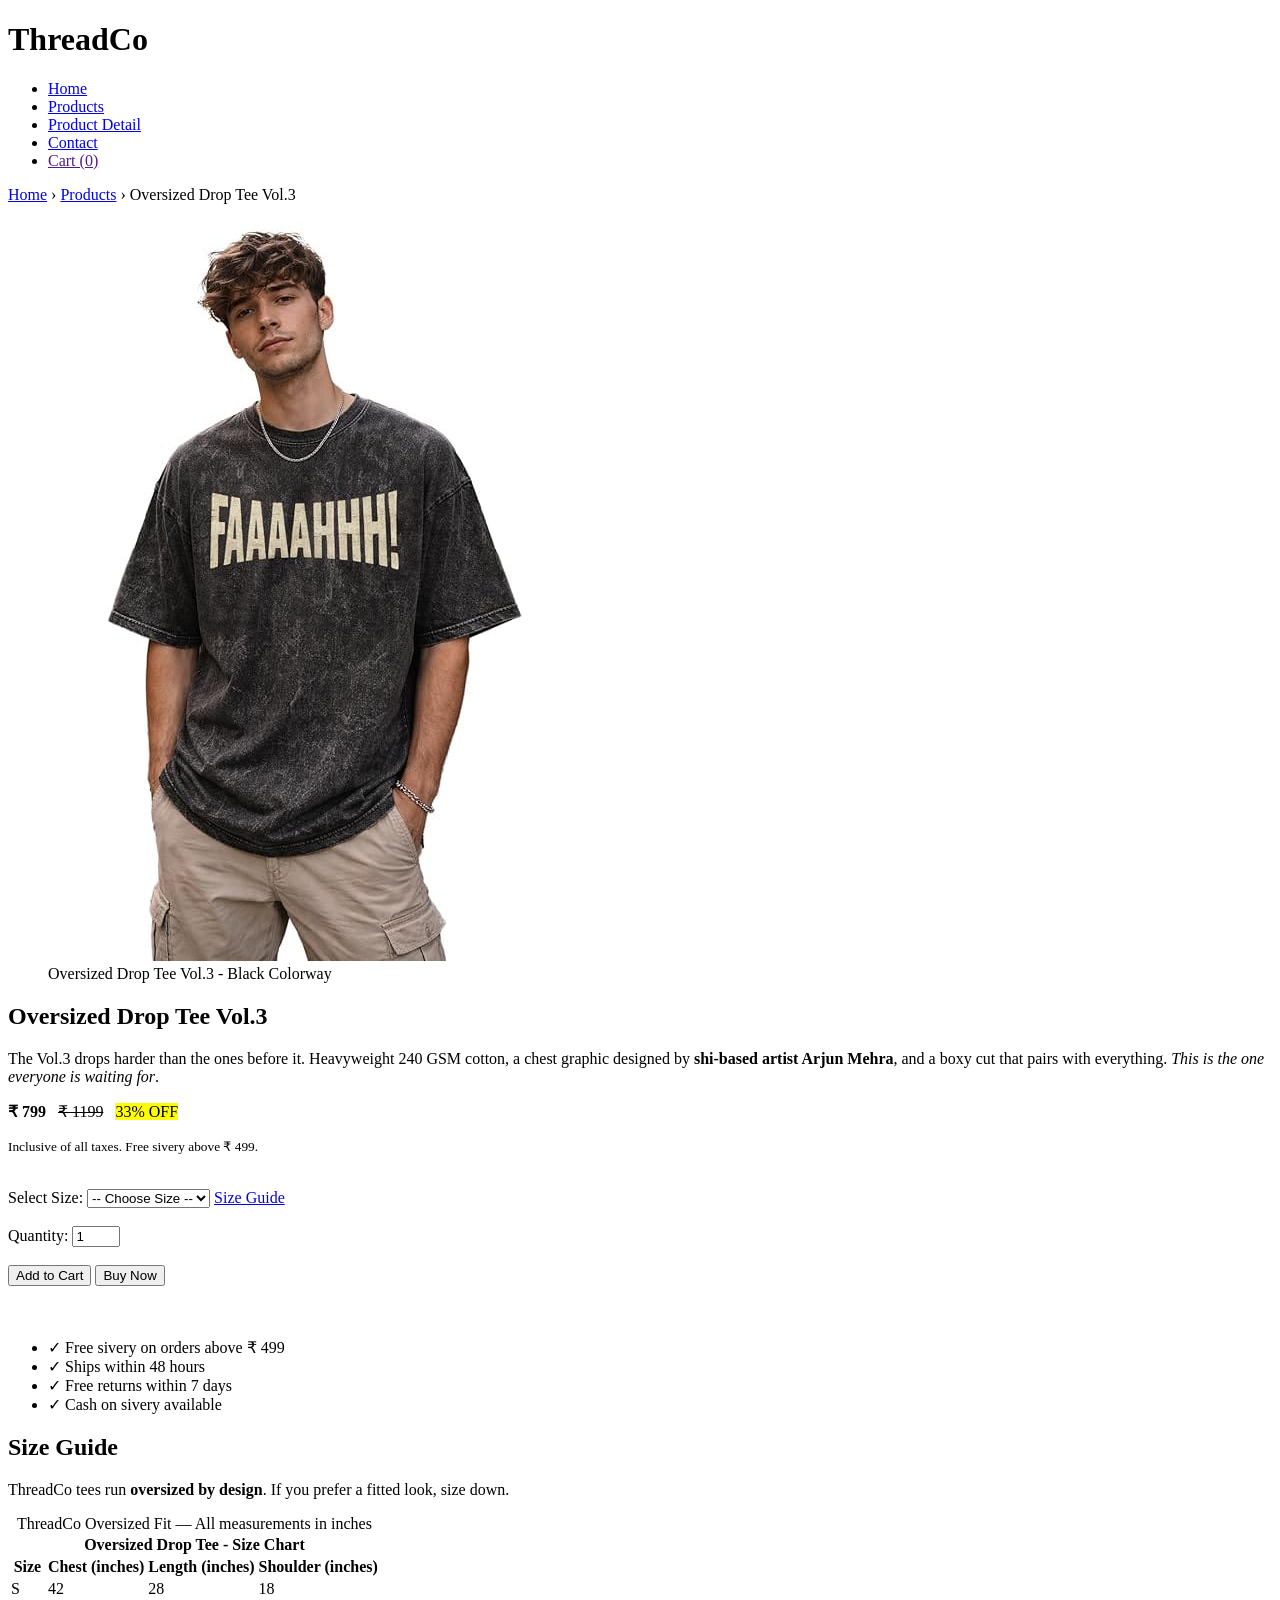
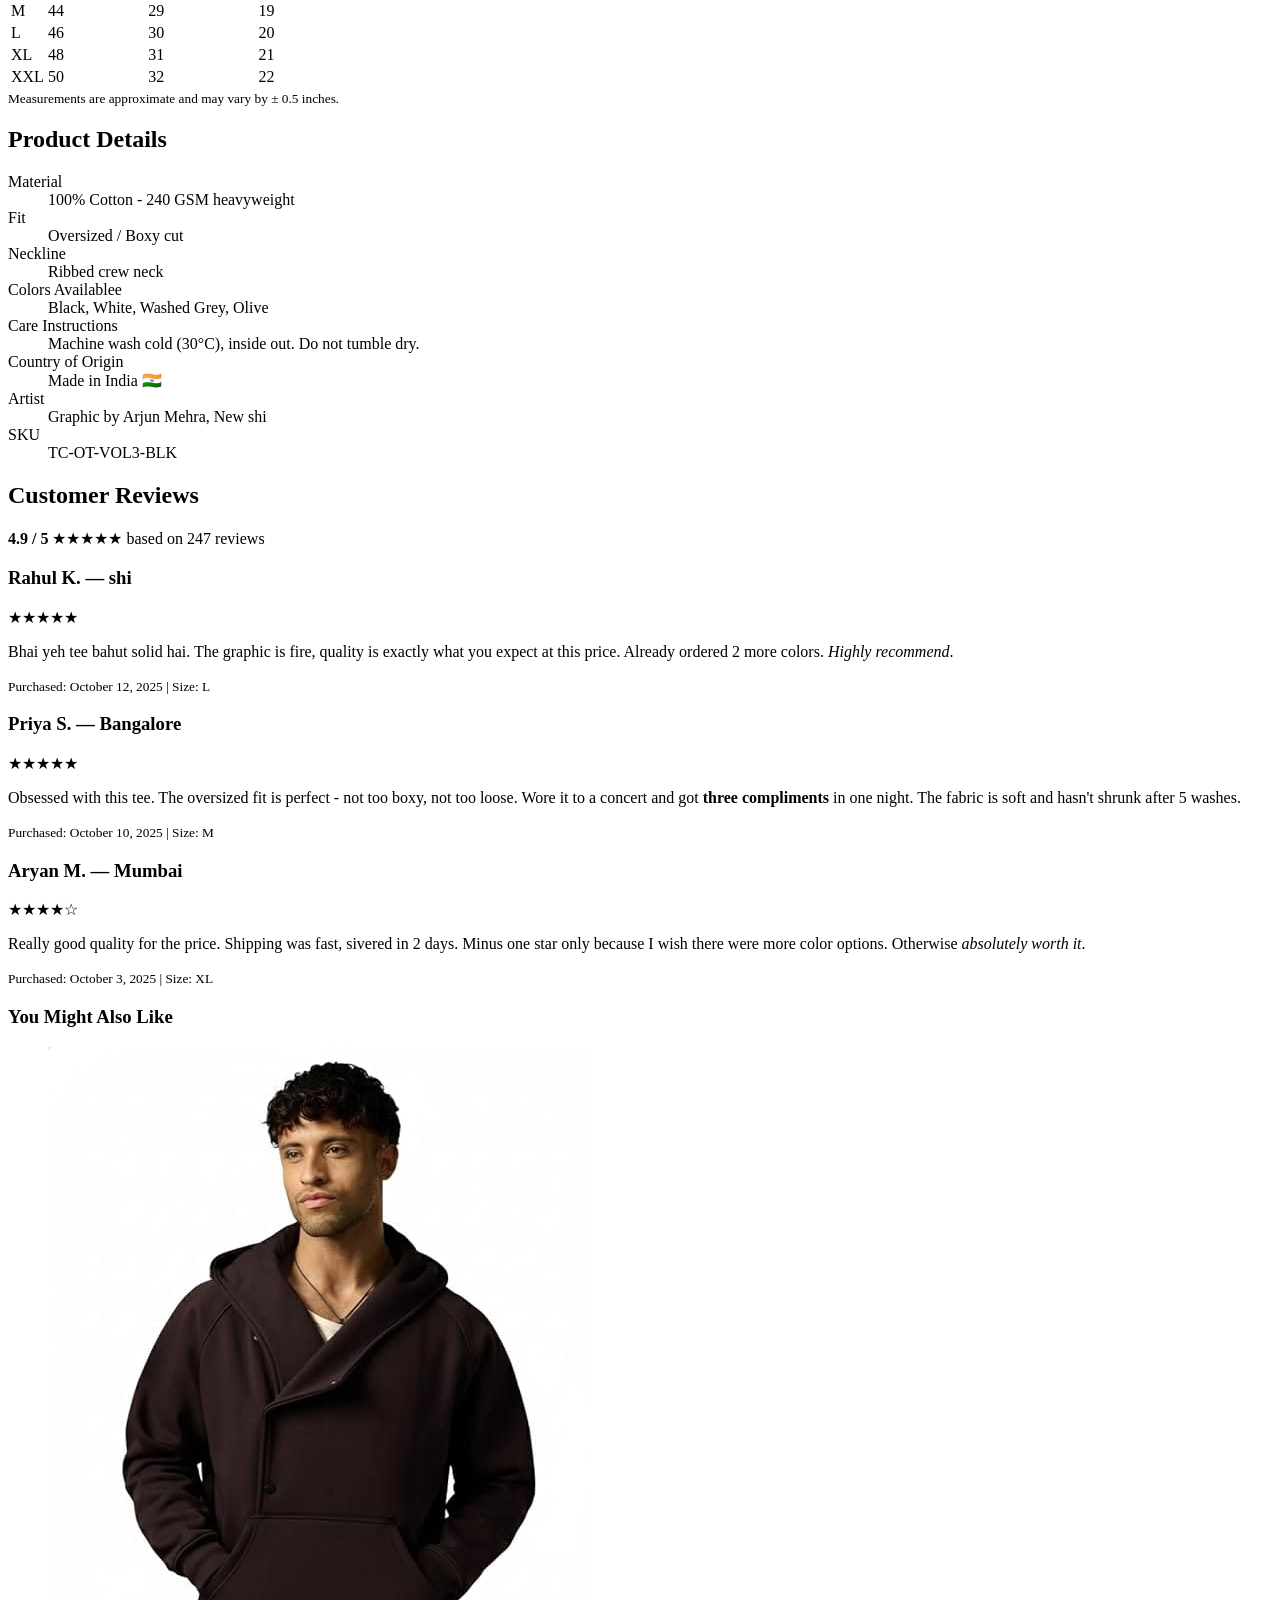
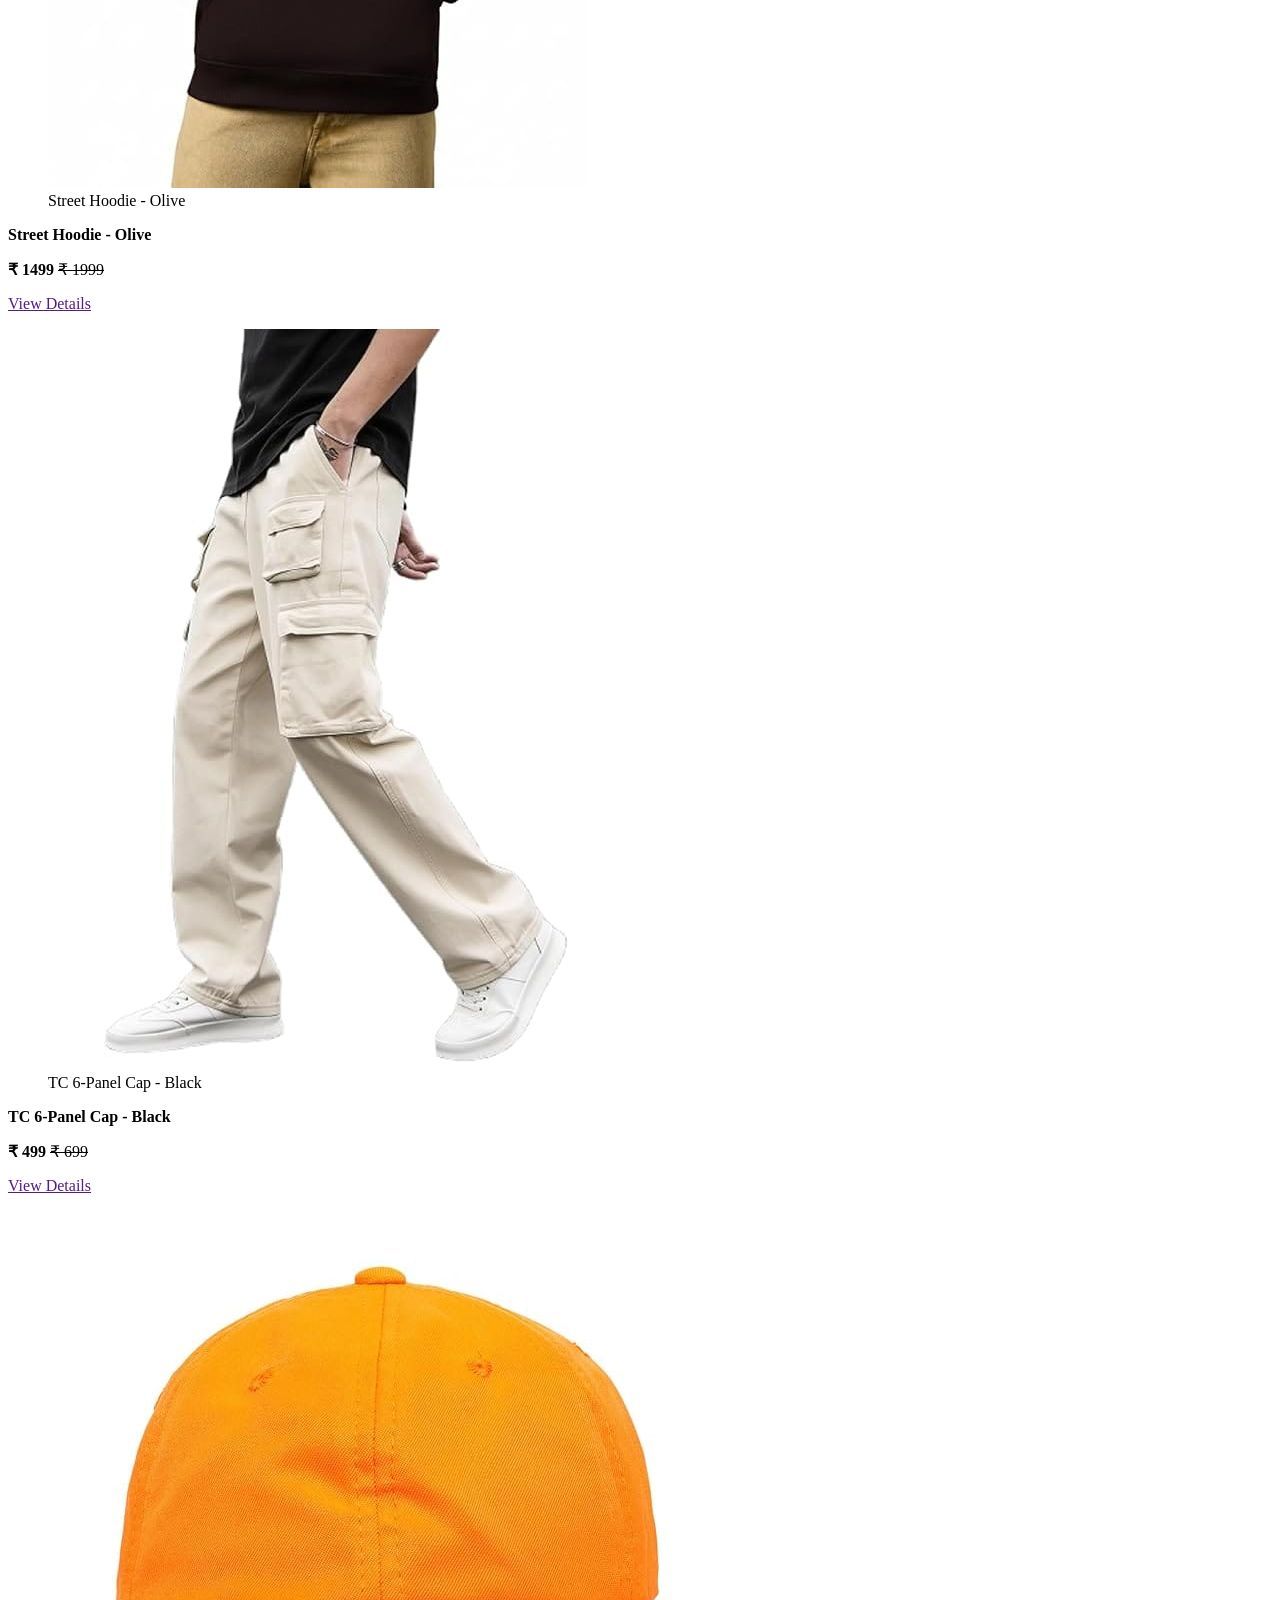
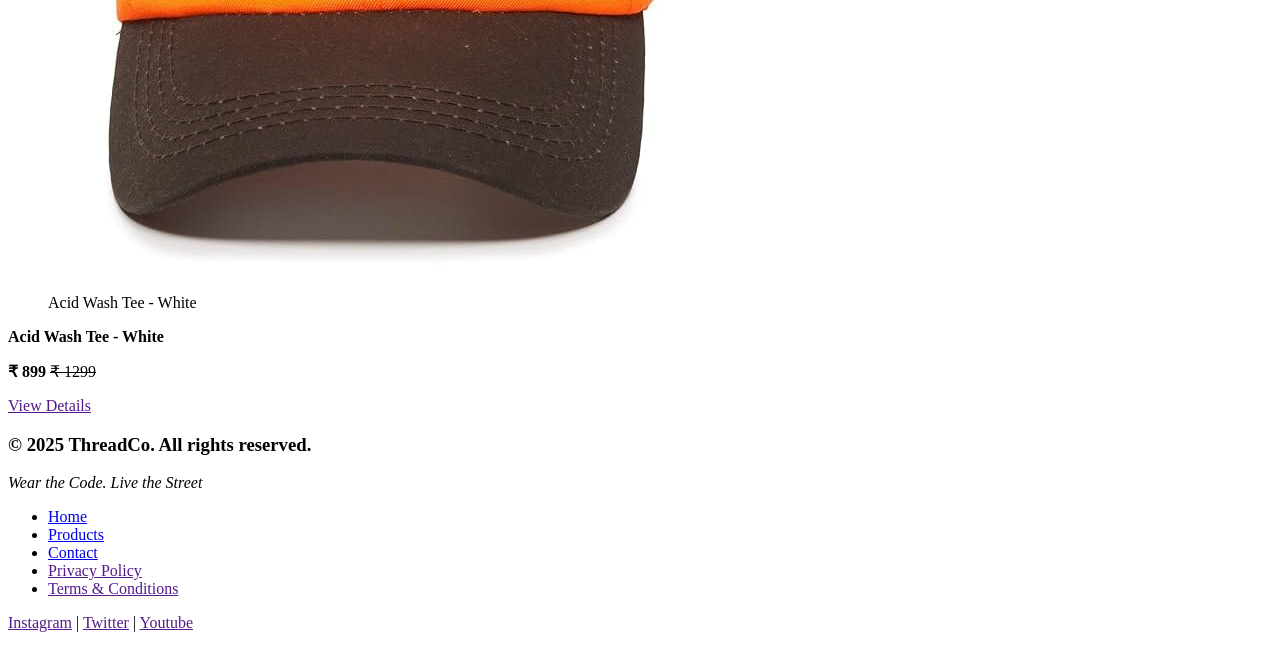
==== productDetails.html @ f721b30a "Launch ThreadCo streetwear website" ====
<!DOCTYPE html>
<html lang="en">

<head>
    <meta charset="UTF-8">
    <meta name="viewport" content="width=device-width, initial-scale=1.0">
    <title>Oversized Drop Tee Vol.3 - ThreadCo</title>
    <link rel="stylesheet" href="style2.css">
</head>

<body>
    <header>
        <h1>ThreadCo</h1>
        <!-- <p><em>Wear the Code. Live the Street</em></p> -->
        <nav>
            <ul>
                <li><a href="index.html">Home</a></li>
                <li><a href="products.html">Products</a></li>
                <li><a href="productDetails.html">Product Detail</a></li>
                <li><a href="contact.html">Contact</a></li>
                <li><a href="">Cart (0)</a></li>
            </ul>
        </nav>
    </header>

    <main>
        <nav aria-label="breadcrumb">
            <a href="index.html">Home</a>
            ›
            <a href="products.html">Products</a>
            › Oversized Drop Tee Vol.3
        </nav>

        <section id="Oversized">
            <figure>
                <img src="images/4.jpeg" alt="">
                <figcaption>Oversized Drop Tee Vol.3 - Black Colorway</figcaption>
            </figure>

            <div class="Oversized-left">
                <h2>Oversized Drop Tee Vol.3</h2>
                <p>
                    The Vol.3 drops harder than the ones before it. Heavyweight 240 GSM cotton, a chest graphic designed
                    by
                    <strong>shi-based artist Arjun Mehra</strong>, and a boxy cut that pairs with everything.
                    <em>This is the one everyone is waiting for</em>.
                </p>
                <p>
                    <strong>&#8377 799 </strong>
                    &nbsp;
                    <s>&#8377 1199</s>
                    &nbsp;
                    <mark>33% OFF</mark>
                </p>

                <p>
                    <small>Inclusive of all taxes. Free sivery above &#8377 499.</small>
                </p>

                <br>

                <label for="size">Select Size: </label>
                <select id="size">
                    <option selected value="-- Choose Size --">-- Choose Size --</option>
                    <option value="S">S</option>
                    <option value="M">M</option>
                    <option value="L">L</option>
                    <option value="XL">XL</option>
                    <option value="XXL">XXL</option>
                </select>
                <a href="#size-chart">Size Guide</a>

                <br><br>
                <label for="quantity">Quantity: </label>
                <input type="number" id="quantity" value="1" min="1" max="10">
                <br><br>

                <div class="product-details-btns">
                    <button>Add to Cart</button>
                    <button>Buy Now</button>
                </div>
                <br><br>

                <ul>
                    <li>&#10003 Free sivery on orders above &#8377 499</li>
                    <li>&#10003 Ships within 48 hours</li>
                    <li>&#10003 Free returns within 7 days</li>
                    <li>&#10003 Cash on sivery available</li>
                </ul>
            </div>
        </section>

        <section id="size-chart" class="bestsellers">
            <h2>Size Guide</h2>
            <p>ThreadCo tees run <strong>oversized by design</strong>. If you prefer a fitted look, size down.</p>
            <table>
                <caption>ThreadCo Oversized Fit — All measurements in inches</caption>
                <tr>
                    <th colspan="4">Oversized Drop Tee - Size Chart</th>
                </tr>
                <tr>
                    <th>Size</th>
                    <th>Chest (inches)</th>
                    <th>Length (inches)</th>
                    <th>Shoulder (inches)</th>
                </tr>
                <tr>
                    <td>S</td>
                    <td>42</td>
                    <td>28</td>
                    <td>18</td>
                </tr>
                <tr>
                    <td>M</td>
                    <td>44</td>
                    <td>29</td>
                    <td>19</td>
                </tr>
                <tr>
                    <td>L</td>
                    <td>46</td>
                    <td>30</td>
                    <td>20</td>
                </tr>
                <tr>
                    <td>XL</td>
                    <td>48</td>
                    <td>31</td>
                    <td>21</td>
                </tr>
                <tr>
                    <td>XXL</td>
                    <td>50</td>
                    <td>32</td>
                    <td>22</td>
                </tr>
            </table>
            <small>Measurements are approximate and may vary by ± 0.5 inches.</small>
        </section>
        <section id="product-details">
            <h2>Product Details</h2>
            <dl>
                <div>
                    <dt>Material</dt>
                    <dd>100% Cotton - 240 GSM heavyweight</dd>
                </div>
                <div>
                    <dt>Fit</dt>
                    <dd>Oversized / Boxy cut</dd>
                </div>
                <div>
                    <dt>Neckline</dt>
                    <dd>Ribbed crew neck</dd>
                </div>
                <div>
                    <dt>Colors Availablee</dt>
                    <dd>Black, White, Washed Grey, Olive</dd>
                </div>
                <div>
                    <dt>Care Instructions</dt>
                    <dd>Machine wash cold (30°C), inside out. Do not tumble dry.</dd>
                </div>
                <div>
                    <dt>Country of Origin</dt>
                    <dd>Made in India 🇮🇳</dd>
                </div>
                <div>
                    <dt>Artist</dt>
                    <dd>Graphic by Arjun Mehra, New shi</dd>
                </div>
                <div>
                    <dt>SKU</dt>
                    <dd>TC-OT-VOL3-BLK</dd>
                </div>
            </dl>
        </section>
        <section class="customer-reviews">
            <h2>Customer Reviews</h2>
            <p>
                <strong>4.9 / 5</strong>
                &#9733&#9733&#9733&#9733&#9733
                based on 247 reviews
            </p>

            <div class="customer-reviews-details">
                <article>
                    <h3>Rahul K. — shi</h3>
                    <p>&#9733&#9733&#9733&#9733&#9733</p>
                    <p>Bhai yeh tee bahut solid hai. The graphic is fire, quality is exactly what you expect at this
                        price.
                        Already ordered 2 more colors. <em>Highly recommend</em>.</p>
                    <small>Purchased: October 12, 2025 | Size: L</small>
                </article>

                <article>
                    <h3>Priya S. — Bangalore</h3>
                    <p>&#9733&#9733&#9733&#9733&#9733</p>
                    <p>Obsessed with this tee. The oversized fit is perfect - not too boxy, not too loose. Wore it to a
                        concert
                        and got <strong>three compliments</strong> in one night. The fabric is soft and hasn't shrunk
                        after
                        5
                        washes.</p>
                    <small>Purchased: October 10, 2025 | Size: M</small>
                </article>

                <article>
                    <h3>Aryan M. — Mumbai</h3>
                    <p>&#9733&#9733&#9733&#9733&#9734</p>
                    <p>Really good quality for the price. Shipping was fast, sivered in 2 days. Minus one star only
                        because
                        I
                        wish there were more color options. Otherwise <em>absolutely worth it</em>.</p>
                    <small>Purchased: October 3, 2025 | Size: XL</small>
                </article>
            </div>

            <section class="also-know">
                <h3>You Might Also Like</h3>
                <div class="also-know-items">
                    <article>
                    <figure>
                        <img src="images/3.jpeg" alt="">
                        <figcaption>Street Hoodie - Olive</figcaption>
                    </figure>
                    <p><strong>Street Hoodie - Olive</strong></p>
                    <p><strong>&#8377 1499</strong>&nbsp;<s>&#8377 1999</s></p>
                    <a href="">View Details</a>
                </article>

                <article>
                        <figure>
                            <img src="images/2.jpeg" alt="">
                            <figcaption>TC 6-Panel Cap - Black</figcaption>
                        </figure>
                        <p><strong>TC 6-Panel Cap - Black</strong></p>
                        <p><strong>&#8377 499</strong>&nbsp;<s>&#8377 699</s></p>
                        <a href="">View Details</a>
                </article>

                <article>
                            <figure>
                                <img src="images/1.jpeg" alt="">
                                <figcaption>Acid Wash Tee - White</figcaption>
                            </figure>
                            <p><strong>Acid Wash Tee - White</strong></p>
                            <p><strong>&#8377 899</strong>&nbsp;<s>&#8377 1299</s></p>
                            <a href="">View Details</a>
                </article>
                </div>
            </section>

        </section>
    </main>

    <footer id="footer">
        <h3>&copy 2025 ThreadCo. All rights reserved.</h3>
        <p><em>Wear the Code. Live the Street</em></p>
        <nav>
            <ul>
                <li><a href="index.html">Home</a></li>
                <li><a href="products.html">Products</a></li>
                <li><a href="contact.html">Contact</a></li>
                <li><a href="">Privacy Policy</a></li>
                <li><a href="">Terms & Conditions</a></li>
            </ul>
        </nav>
        <p><a href="">Instagram</a> | <a href="">Twitter</a> | <a href="">Youtube</a></p>
    </footer>
</body>

</html>
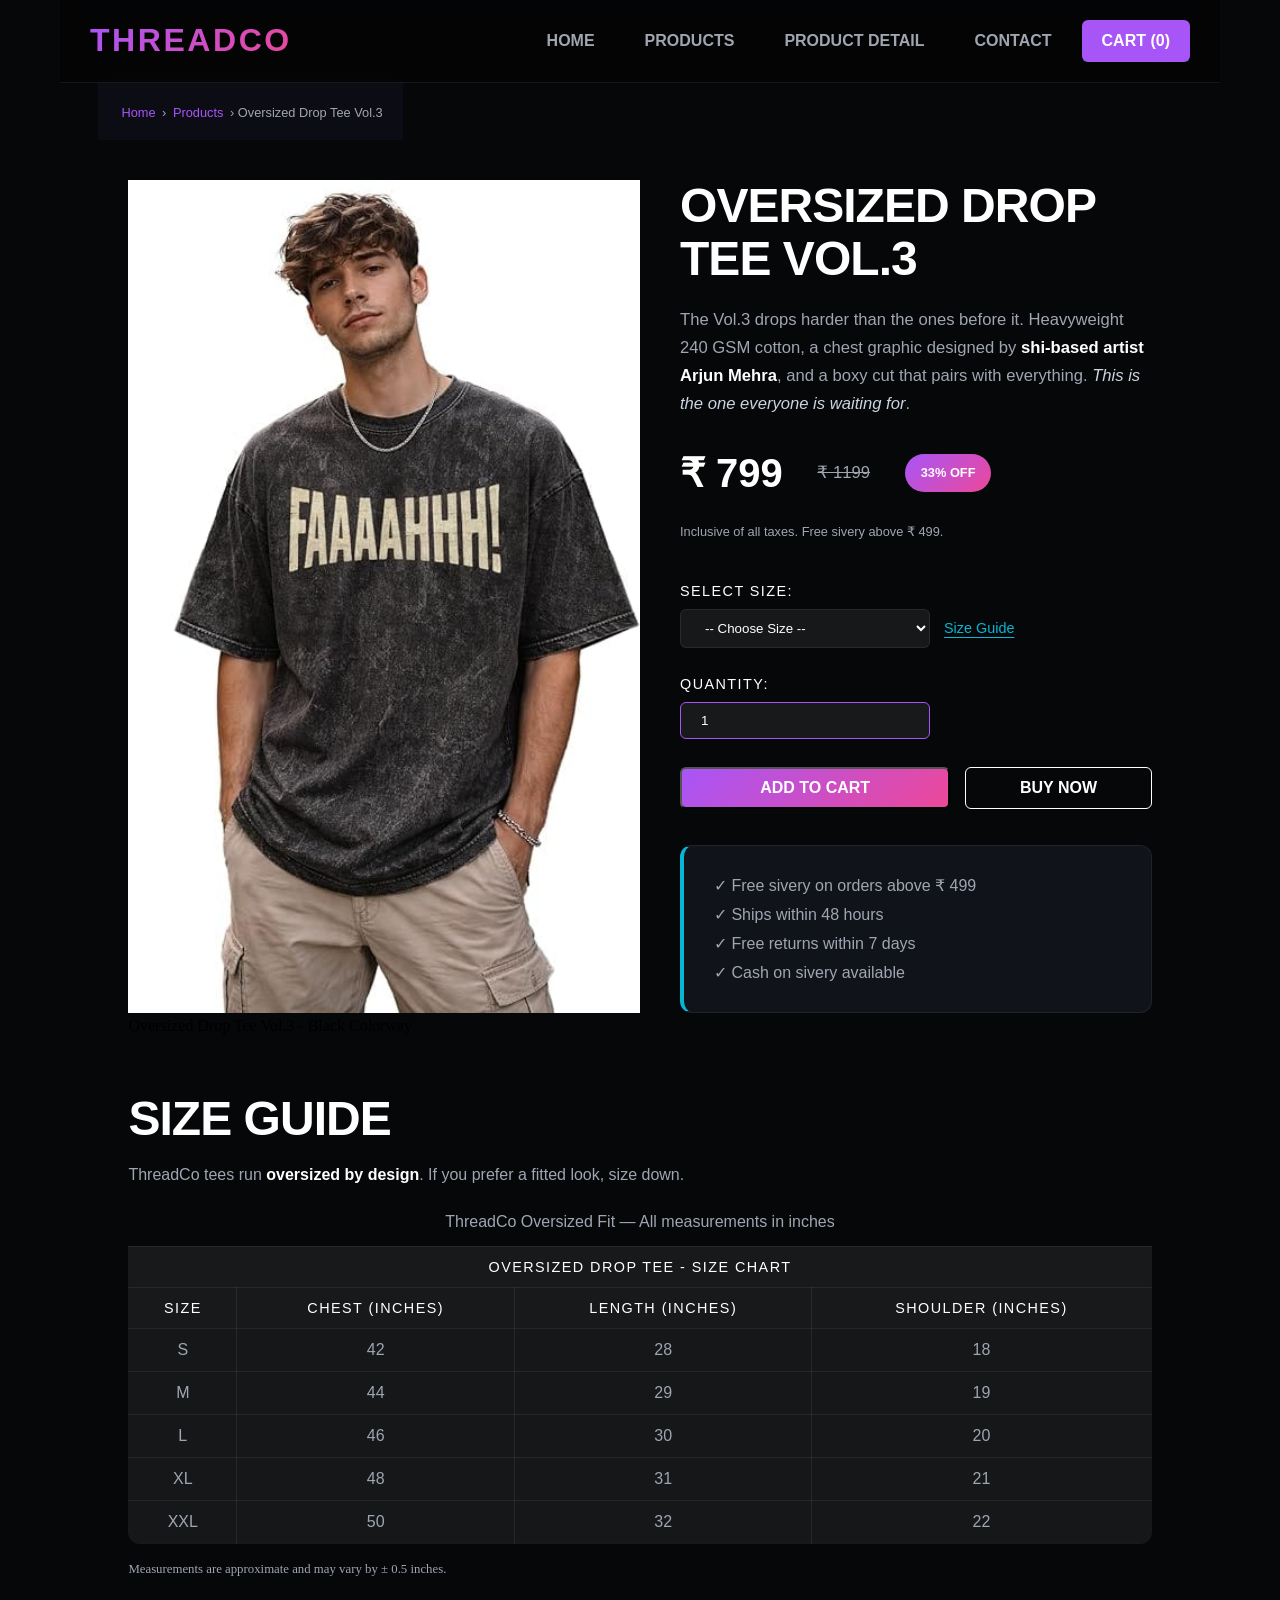
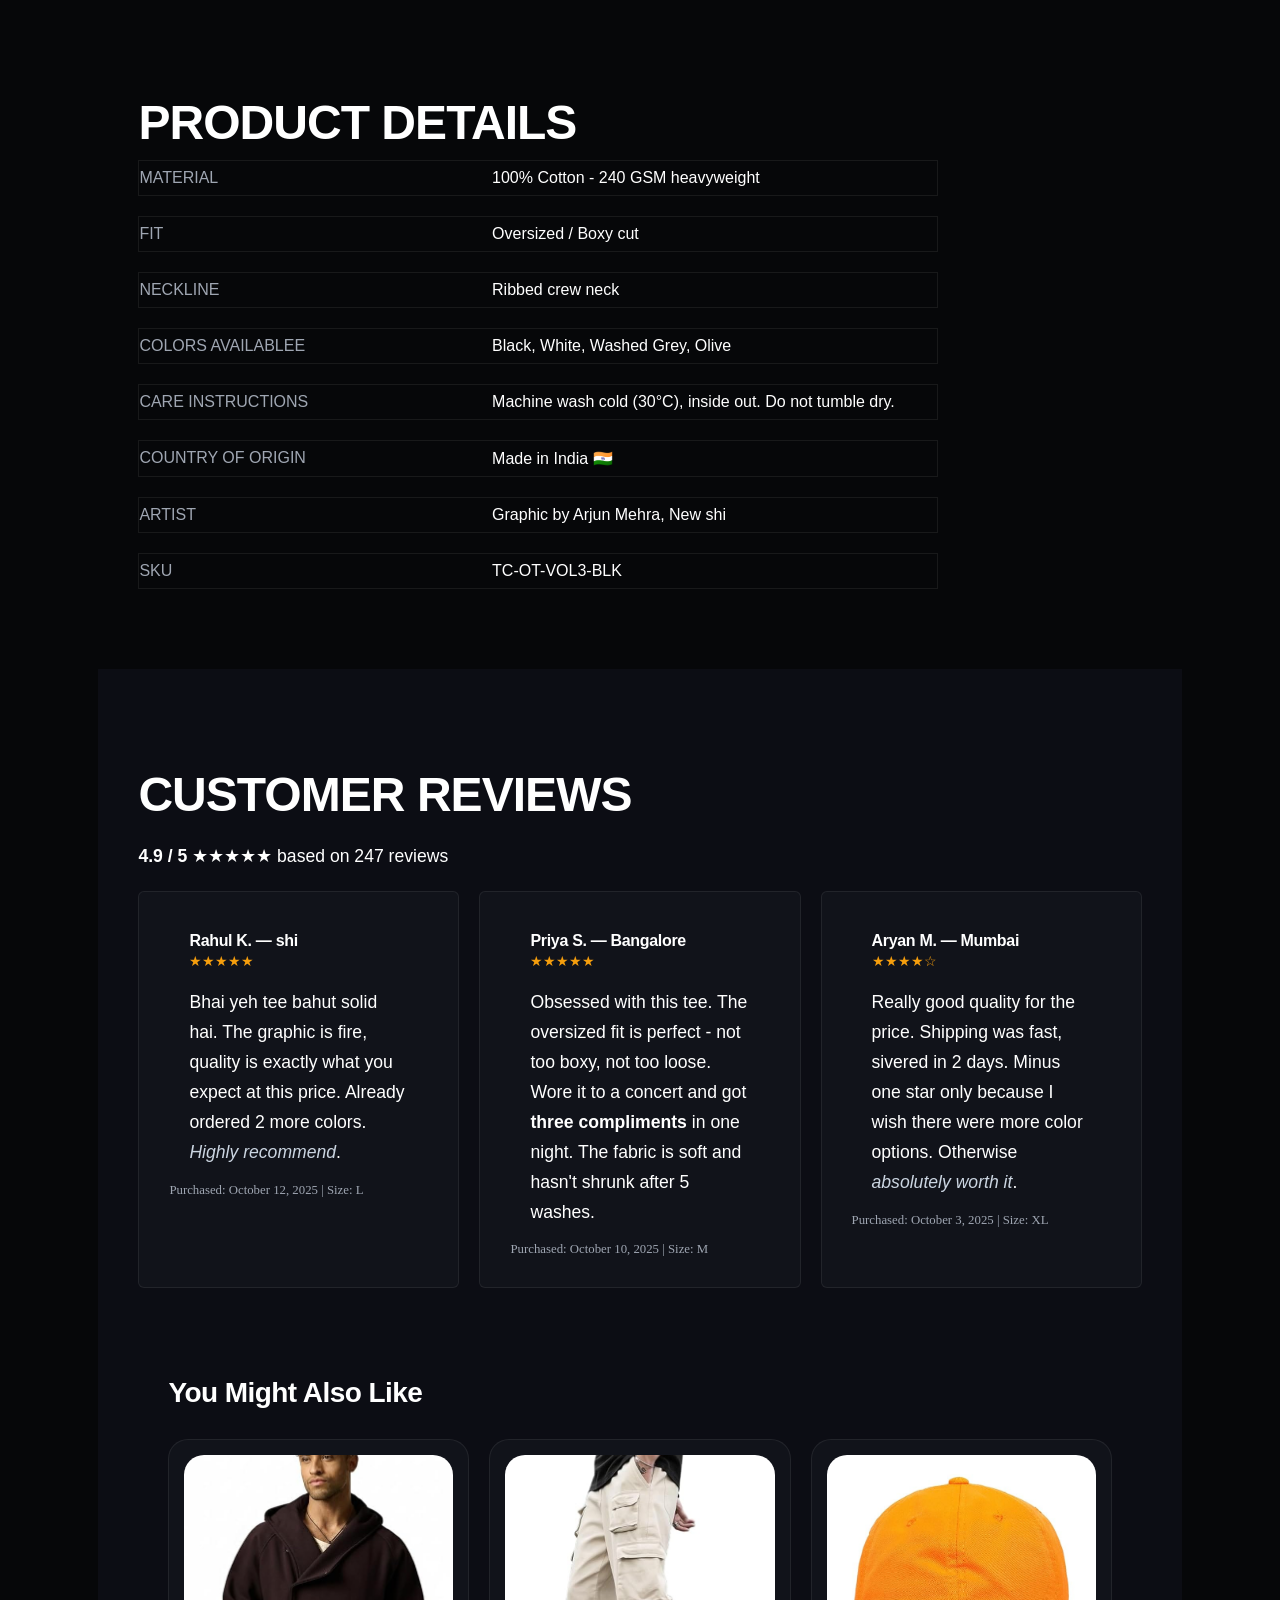
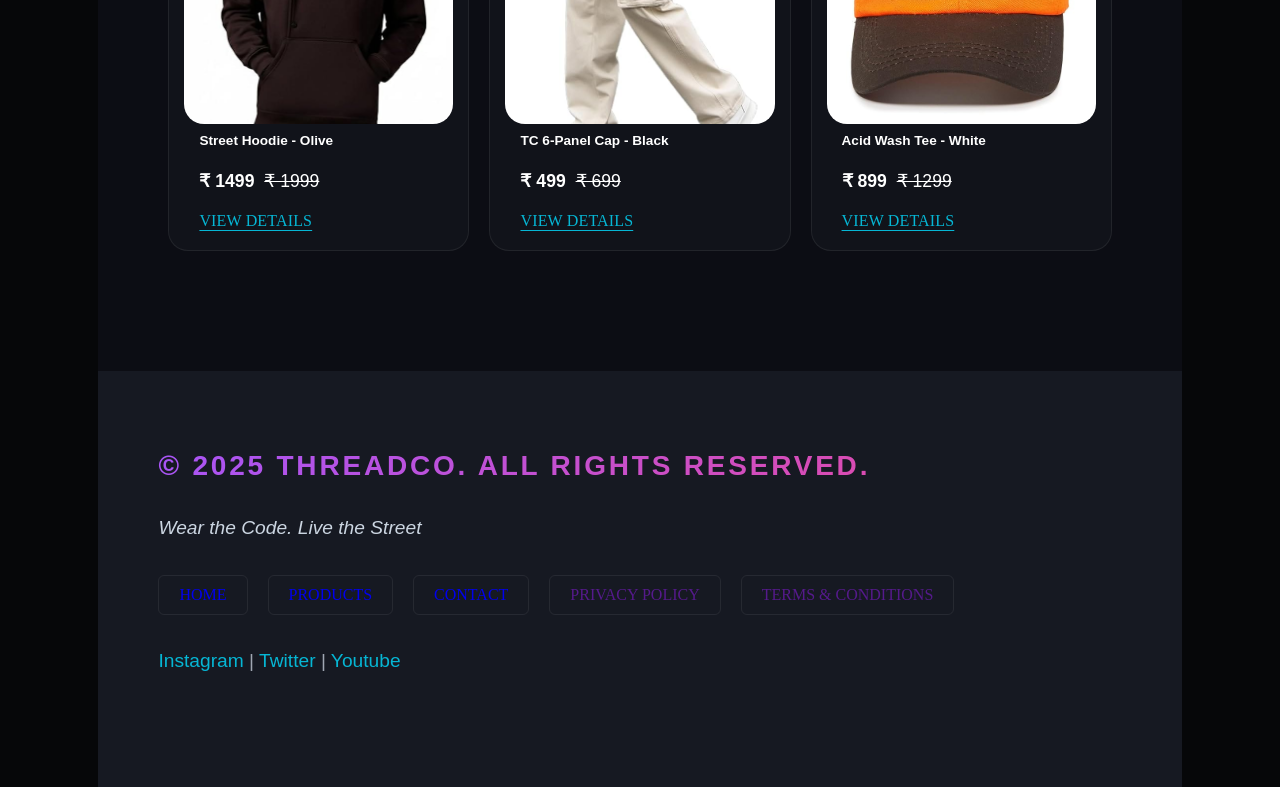
==== commit 3dd38783: "Fix CSS linking and update website" ====
--- a/productDetails.html
+++ b/productDetails.html
@@ -5,7 +5,7 @@
     <meta charset="UTF-8">
     <meta name="viewport" content="width=device-width, initial-scale=1.0">
     <title>Oversized Drop Tee Vol.3 - ThreadCo</title>
-    <link rel="stylesheet" href="style2.css">
+    <link rel="stylesheet" href="style.css">
 </head>
 
 <body>
--- a/style.css
+++ b/style.css
@@ -0,0 +1,1648 @@
+@import url('https://fonts.googleapis.com/css2?family=Plus+Jakarta+Sans:wght@300;400;500;600;700;800&family=Space+Grotesk:wght@400;500;600;700;800&display=swap');
+
+:root {
+
+    /* Brand Theme Colors */
+
+    --color-primary: #a855f7;
+
+    --color-primary-glow: rgba(168, 85, 247, 0.25);
+
+    --color-secondary: #ec4899;
+
+    --color-secondary-glow: rgba(236, 72, 153, 0.25);
+
+    --color-accent: #06b6d4;
+
+
+    /* Base & Layout Backgrounds */
+
+    --color-bg-base: #060709;
+
+    --color-bg-section: #0c0d14;
+
+    --color-bg-footer: #161922;
+
+    --color-surface: #11131a;
+
+    --color-surface-muted: #1e212f;
+
+
+    /* Borders */
+
+    --color-border: rgba(255, 255, 255, 0.07);
+
+
+    /* Typography Text Colors */
+
+    --white: #ffffff;
+
+    --color-text-body: #cbd5e1;
+
+    --color-text-muted: #9fa6b2;
+
+    --font-display: 'Space Grotesk', sans-serif;
+
+    --font-body: 'Plus Jakarta Sans', sans-serif;
+
+    --radius-sm: 6px;
+
+    --radius-md: 12px;
+
+    --radius-lg: 20px;
+
+    --shadow-sm: 0 4px 12px rgba(0, 0, 0, 0.5);
+
+    --shadow-md: 0 12px 36px rgba(0, 0, 0, 0.7);
+
+    --shadow-lg: 0 24px 64px rgba(0, 0, 0, 0.9);
+
+    --gradient-accent: linear-gradient(135deg, var(--color-primary) 0%, var(--color-secondary) 100%);
+
+    --gradient-secondary: linear-gradient(135deg, var(--color-accent) 0%, #3b82f6 100%);
+
+}
+
+
+h1,
+h2,
+h3,
+h4,
+h5,
+h6 {
+    font-family: var(--font-display);
+    font-weight: 700;
+    line-height: 1.1;
+    letter-spacing: -0.02em;
+    color: var(--white);
+}
+
+
+h1 {
+    font-size: clamp(2.4rem, 6vw, 5rem);
+}
+
+h2 {
+    font-size: clamp(1.8rem, 4vw, 3rem);
+}
+
+h3 {
+    font-size: clamp(1.2rem, 2.5vw, 1.75rem);
+}
+
+h4 {
+    font-size: 1.125rem;
+    font-weight: 600;
+}
+
+p {
+    font-size: 1rem;
+    line-height: 1.7;
+    color: var(--color-text-muted);
+}
+
+
+small {
+    font-size: 0.8rem;
+    color: var(--color-text-muted);
+}
+
+strong {
+    color: var(--white);
+    font-weight: 600;
+}
+
+em {
+    color: var(--color-text-body);
+}
+
+
+ul {
+    list-style: none;
+}
+
+a {
+    text-decoration: none;
+}
+
+* {
+    margin: 0;
+    padding: 0;
+    box-sizing: border-box;
+}
+
+html {
+    font-size: 16px;
+}
+
+body {
+    background-color: var(--color-bg-base);
+    /* padding: 0 40px; */
+    padding-left: clamp(20px, 3vw, 40px);
+    padding-right: clamp(20px, 3vw, 40px);
+    opacity: 1;
+}
+
+header {
+    position: fixed;
+    background-color: rgba(4, 4, 4, 0.604);
+    backdrop-filter: blur(10px);
+    border-bottom: 1px solid var(--color-border);
+    display: flex;
+    left: 60px;
+    right: 60px;
+    justify-content: space-between;
+    align-items: center;
+    text-transform: uppercase;
+    padding: 20px 30px;
+    z-index: 10;
+    /* flex-wrap: wrap; */
+}
+
+header h1 {
+    font-size: 2rem;
+    letter-spacing: 0.08em;
+    background: var(--gradient-accent);
+    -webkit-background-clip: text;
+    /* background-clip: text; */
+    -webkit-text-fill-color: transparent;
+}
+
+header nav ul {
+    display: flex;
+    gap: 10px;
+    flex-wrap: wrap;
+    justify-content: center;
+}
+
+header nav li:last-child a {
+    background-color: var(--color-primary);
+    color: var(--white);
+}
+
+header nav li:last-child a:hover {
+    background-color: var(--color-secondary);
+}
+
+header li a {
+    display: inline-block;
+    color: var(--color-text-muted);
+    font-weight: 600;
+    text-transform: uppercase;
+    font-family: var(--font-display);
+    padding: 12px 20px;
+    border-radius: var(--radius-sm);
+    /* text-wrap:nowrap; */
+}
+
+header li a:hover {
+    background-color: rgba(32, 31, 31, 0.605);
+    color: var(--white);
+}
+
+main {
+    padding: 80px 60px 0 60px;
+}
+
+#hero {
+    min-height: 90vh;
+    display: flex;
+    justify-content: space-between;
+    align-items: center;
+    padding: 50px 40px;
+    gap: 30px;
+}
+
+.lefthero {
+    display: flex;
+    flex-direction: column;
+    gap: 10px;
+    max-width: 690px;
+}
+
+.lefthero h2 {
+    text-transform: uppercase;
+    /* font-size: 5rem; */
+    font-size: clamp(2rem, 6vw, 5rem);
+}
+
+#gradient-text {
+    background: var(--gradient-accent);
+    background-clip: text;
+    -webkit-text-fill-color: transparent;
+}
+
+#hero p {
+    font-size: 1.4rem;
+    font-size: clamp(1rem, 1vw, 1.8rem);
+    font-family: var(--font-body);
+}
+
+.cta {
+    display: flex;
+    gap: 20px;
+    margin-top: 20px;
+}
+
+.cta a {
+    padding: 15px 30px;
+    border-radius: var(--radius-sm);
+    text-transform: uppercase;
+    font-family: var(--font-display);
+    font-weight: 750;
+    color: var(--white);
+}
+
+.btn1 {
+    background: var(--gradient-accent);
+    display: flex;
+    justify-content: center;
+    align-items: center;
+}
+
+.btn1:hover {
+    background: linear-gradient(135deg, #a543f7 0%, #f2459b 100%);
+    box-shadow: 0 8px 20px rgba(223, 71, 190, 00.506);
+    animation: btnmoves 1s linear 0s infinite alternate;
+}
+
+.btn2 {
+    border: 2px solid rgba(66, 64, 64, 0.90);
+}
+
+.btn2:hover {
+    border-color: var(--white);
+    background-color: rgba(255, 255, 255, 0.07);
+    animation: btnmoves 1s linear 0s infinite alternate;
+}
+
+@keyframes btnmoves {
+    from {
+        transform: translateY(0);
+    }
+
+    to {
+        transform: translateY(-6px) scale(1.05);
+    }
+}
+
+.righthero {
+    height: 500px;
+    display: flex;
+    justify-content: center;
+    align-items: center;
+    flex: 1;
+    position: relative;
+    min-width: 220px;
+    position: relative;
+    object-fit: cover;
+}
+
+.righthero-image {
+    max-width: 320px;
+    border-radius: var(--radius-lg);
+    box-shadow: var(--shadow-md);
+    aspect-ratio: 3/4;
+    z-index: 1;
+    animation: ImgMove 3s infinite alternate;
+    border-radius: var(--radius-md);
+    overflow: hidden;
+}
+
+.righthero-image img {
+    max-width: 100%;
+    height: auto;
+    display: block;
+}
+
+@keyframes ImgMove {
+    from {
+        transform: translate(0, 0);
+    }
+
+    to {
+        transform: translate(0, -20px);
+    }
+}
+
+.righthero img:hover {
+    box-shadow: var(--shadow-lg);
+    border: 1px solid var(--color-primary);
+}
+
+.glow {
+    height: 400px;
+    width: 400px;
+    border-radius: 50%;
+    position: absolute;
+    z-index: -1;
+    filter: blur(50px);
+    /* opacity: 0.5; */
+}
+
+@keyframes orbanimate {
+    0% {
+        opacity: 0.3;
+    }
+
+    100% {
+        opacity: 0.68;
+    }
+}
+
+.orb1 {
+    top: 0%;
+    left: 7%;
+    background-color: var(--color-primary);
+    animation: orbanimate 3s linear 1.5s infinite alternate;
+}
+
+.orb2 {
+    bottom: 0%;
+    right: 7%;
+    background-color: var(--color-secondary);
+    animation: orbanimate 3s linear 2s infinite alternate;
+}
+
+#week-drop {
+    background-color: #0C0D14;
+    padding: 80px 60px;
+}
+
+#week-drop h2 {
+    text-transform: uppercase;
+}
+
+#week-drop>p {
+    margin: 15px 0;
+    font-family: var(--font-body);
+}
+
+.cards,
+#product-detail {
+    display: flex;
+    gap: 30px;
+    flex-wrap: wrap;
+    margin-top: 40px;
+}
+
+article,
+.grid article {
+    flex: 1 1 240px;
+    display: flex;
+    flex-direction: column;
+    border-radius: var(--radius-lg);
+    padding: 10px;
+    border-radius: 30px;
+    overflow: hidden;
+    border: 1px solid var(--color-border);
+    position: relative;
+    transition: all 0.4s linear 0s;
+}
+
+article figure {
+    position: relative;
+    overflow: hidden;
+    aspect-ratio: 3/4;
+    padding: 5px;
+    border-radius: var(--radius-lg);
+}
+
+.grid article figure {
+    aspect-ratio: 4/4;
+}
+
+.cards figcaption {
+    display: none;
+}
+
+figure img {
+    width: 100%;
+    height: 100%;
+    object-fit: cover;
+    border-radius: inherit;
+    transition: all 0.4s linear 0s;
+}
+
+article:hover figure img {
+    transform: scale(1.1);
+}
+
+article h3 {
+    overflow: hidden;
+    padding: 10px 20px 0;
+    font-size: 1rem;
+}
+
+article p:nth-of-type(1) {
+    padding: 0 20px;
+    font-family: var(--font-body);
+    font-size: 0.85rem;
+}
+
+article p span {
+    color: var(--color-primary);
+    font-weight: 700;
+}
+
+article p:nth-of-type(2) {
+    padding: 15px 20px;
+}
+
+article p:nth-of-type(2) strong {
+    font-family: var(--font-display);
+}
+
+article p:nth-of-type(4) strong {
+    font-family: var(--font-display);
+    padding: 15px 20px;
+}
+
+article p:nth-of-type(2) s {
+    margin-left: 5px;
+}
+
+article p:nth-of-type(3) mark {
+    background: var(--gradient-accent);
+    position: absolute;
+    top: 4%;
+    right: 7%;
+    padding: 2px 8px;
+    font-size: 0.8rem;
+    font-weight: 600;
+    font-family: var(--font-display);
+    border-radius: var(--radius-lg);
+    color: var(--white);
+}
+
+article>a {
+    text-decoration: underline;
+    padding: 0 20px 10px;
+    color: var(--color-accent);
+    letter-spacing: 0.01em;
+    text-transform: uppercase;
+    text-underline-offset: 4px;
+}
+
+article>a:hover {
+    color: var(--color-secondary);
+}
+
+article button {
+    padding: 10px 20px;
+    border-radius: var(--radius-sm);
+    font-weight: 700;
+    text-transform: uppercase;
+    margin: 10px 20px;
+    border: none;
+    font-family: var(--font-display);
+}
+
+article button:hover {
+    color: var(--white);
+    background-color: var(--color-primary);
+    cursor: pointer;
+}
+
+article:hover {
+    border: 1px solid var(--color-primary);
+    box-shadow: 0 10px 10px var(--color-primary-glow);
+    transform: translate(0, -5px);
+}
+
+.bestsellers {
+    padding: 80px 50px;
+}
+
+.bestsellers h2 {
+    text-transform: uppercase;
+    margin-bottom: 15px;
+}
+
+.bestsellers table {
+    width: 100%;
+    color: white;
+    border-radius: var(--radius-md);
+    overflow: hidden;
+    border-collapse: collapse;
+}
+
+th[colspan="5"] {
+    padding: 14px 20px;
+    letter-spacing: 0.11em;
+    font-family: var(--font-display);
+    text-transform: uppercase;
+    background: var(--gradient-accent);
+    text-align: center;
+    font-size: 1.1rem;
+    color: var(--white);
+}
+
+th {
+    padding: 14px 20px;
+    text-align: left;
+    background-color: rgba(255, 255, 255, 0.07);
+    text-transform: uppercase;
+    font-family: var(--font-display);
+    font-weight: 500;
+    font-size: 0.9rem;
+    letter-spacing: 0.1em;
+    color: var(--color-text-muted);
+}
+
+td {
+    padding: 14px 20px;
+    font-family: var(--font-body);
+    border-top: 2px solid var(--color-border);
+    background-color: rgba(33, 33, 33, 0.606);
+    color: var(--color-text-body);
+}
+
+tr:hover td {
+    background-color: rgba(255, 255, 255, 0.07);
+}
+
+#bestseller-style tr:hover td:first-child {
+    color: var(--color-secondary);
+}
+
+#why-threadCo {
+    margin: 80px 50px;
+    color: white;
+}
+
+#why-threadCo h2 {
+    text-transform: uppercase;
+    margin-bottom: 6px;
+}
+
+#why-threadCo p {
+    letter-spacing: 0.012em;
+    font-size: 1rem;
+    font-family: var(--font-body);
+    margin-bottom: 5px;
+}
+
+#why-threadCo ul {
+    margin: 50px 0;
+    display: flex;
+    flex-wrap: wrap;
+    color: white;
+    gap: 30px;
+}
+
+
+#why-threadCo ul li {
+    flex: 1 1 240px;
+    border: 1px solid var(--color-border);
+    padding: 24px;
+    background-color: var(--color-surface);
+    border-radius: var(--radius-md);
+    border-left: 5px solid var(--color-primary);
+    font-family: var(--font-display);
+    color: var(--color-text-muted);
+    font-size: 0.9rem;
+}
+
+#why-threadCo ul li:hover {
+    border-left: 5px solid var(--color-secondary);
+}
+
+#why-threadCo ul li strong {
+    display: block;
+    font-family: var(--font-display);
+    margin-bottom: 10px;
+    font-size: 1.2rem;
+
+}
+
+#why-threadCo dl {
+    margin: 10px;
+    border-top: 1px solid var(--color-border);
+    display: flex;
+    flex-wrap: wrap;
+    padding: 30px 0;
+    gap: 10px;
+}
+
+#why-threadCo dl section {
+    flex: 1 1 270px;
+    border: 1px solid var(--color-border);
+    padding: 24px;
+    border-radius: var(--radius-md);
+}
+
+#why-threadCo dl section:hover {
+    background-color: rgba(32, 31, 31, 0.605);
+    border: 1px solid var(--color-primary);
+}
+
+#why-threadCo dl section dt {
+    color: var(--color-accent);
+    font-family: var(--font-display);
+    margin: 10px 0;
+    text-transform: uppercase;
+}
+
+#why-threadCo dl {
+    font-family: var(--font-display);
+    color: var(--color-text-muted);
+    font-size: 0.9rem;
+}
+
+#get-early {
+    background-color: var(--color-surface);
+    text-align: center;
+    padding: 120px 30px;
+    color: white;
+
+}
+
+#get-early h2 {
+    text-transform: uppercase;
+}
+
+
+#get-early p {
+    padding: 12px 0 20px 0;
+    font-family: var(--font-body);
+    font-size: 1rem;
+    max-width: 520px;
+    margin: auto;
+}
+
+#get-early form {
+    max-width: 520px;
+    display: flex;
+    margin: auto;
+    border: 1px solid var(--color-border);
+    border-radius: var(--radius-md);
+    overflow: hidden;
+    margin-bottom: 20px;
+}
+
+#get-early form input[id="mail"] {
+    flex: 1;
+    padding: 14px 30px;
+    background: transparent;
+    border: none;
+    outline: none;
+    color: var(--white);
+    font-family: var(--font-body);
+    font-size: 1.2rem;
+    background-color: rgba(26, 25, 25, 0.5);
+}
+
+#get-early form input[id="mail"]::placeholder {
+    color: var(--color-text-muted);
+    font-size: 1rem;
+}
+
+#get-early form button {
+    background: var(--gradient-accent);
+    text-transform: uppercase;
+    font-family: var(--font-display);
+    letter-spacing: 0.2em;
+    padding: 14px 30px;
+    border: none;
+    color: var(--white);
+    font-weight: 700;
+}
+
+#get-early small {
+    font-family: var(--font-body);
+    margin: 10px 0;
+}
+
+#footer {
+    margin: 0 60px;
+    padding: 80px 60px;
+    background-color: var(--color-bg-footer);
+}
+
+#footer h3 {
+    text-transform: uppercase;
+    background: var(--gradient-accent);
+    background-clip: text;
+    color: transparent;
+    letter-spacing: 0.1em;
+    margin-bottom: 10px;
+}
+
+#footer p {
+    font-size: 1.2rem;
+    font-family: var(--font-display);
+    margin: 30px 0;
+}
+
+#footer nav ul {
+    display: flex;
+    flex-wrap: wrap;
+    gap: 20px;
+    margin: 30px 0;
+}
+
+#footer nav ul li {
+    border: 1px solid var(--color-border);
+    border-radius: var(--radius-sm);
+    padding: 10px 20px;
+    text-transform: uppercase;
+}
+
+#footer nav ul li:hover {
+    border: 1px solid var(--color-primary);
+}
+
+#footer p a {
+    color: var(--color-accent);
+}
+
+#footer p a:hover {
+    color: var(--color-secondary);
+}
+
+/* Products.html */
+
+#product-main {
+    background-color: #0C0D14;
+}
+
+#Catalogue {
+    padding: 120px 48px;
+}
+
+#Catalogue h2 {
+    text-transform: uppercase;
+    font-size: 4rem;
+    padding-bottom: 20px;
+}
+
+#Catalogue p {
+    font-size: 1.1rem;
+    font-family: var(--font-body);
+}
+
+#Product-layout {
+    display: grid;
+    grid-template-columns: 280px 1fr;
+    background-color: #0C0D14;
+    padding: 60px;
+    gap: 30px;
+    position: relative;
+    align-items: start;
+}
+
+#Product-layout #products article:nth-of-type(5) button:hover {
+    cursor: no-drop;
+    opacity: 1;
+    background: transparent;
+}
+
+#sidebar {
+    background-color: #181a23;
+    border-radius: var(--radius-md);
+    padding: 20px;
+    position: sticky;
+    top: 100px;
+    height: auto;
+}
+
+#sidebar h2 {
+    color: var(--color-primary);
+    letter-spacing: 0.2em;
+    font-size: 1rem;
+    text-transform: uppercase;
+    padding-bottom: 10px;
+}
+
+#sidebar hr {
+    opacity: 0.1;
+    height: 0.5px;
+}
+
+
+#sidebar h3 {
+    padding-top: 30px;
+    padding-bottom: 20px;
+    text-transform: uppercase;
+    letter-spacing: 0.1em;
+    font-size: 0.8rem;
+}
+
+
+#sidebar ul {
+    display: flex;
+    flex-direction: column;
+    gap: 18px;
+    color: var(--color-text-muted);
+    font-family: var(--font-body);
+}
+
+#sidebar ul li {
+    display: flex;
+    gap: 10px;
+}
+
+#sidebar input[type="checkbox"] {
+    width: 18px;
+    height: 18px;
+    accent-color: var(--color-secondary);
+    cursor: pointer;
+}
+
+#sidebar label {
+    cursor: pointer;
+    color: var(--color-text-muted);
+    font-family: var(--font-body);
+}
+
+#sidebar input[type="number"] {
+    width: 100%;
+    margin: 10px 0;
+    padding: 5px 10px;
+    background-color: rgba(0, 0, 0, 0.9);
+    border: 1px solid var(--color-border);
+    border-radius: var(--radius-sm);
+    outline: none;
+    color: var(--white);
+    font-size: 0.9rem;
+}
+
+#sidebar input[type="number"]:focus {
+    border-color: var(--color-primary);
+}
+
+#sidebar select {
+    width: 100%;
+    margin: 10px 0;
+    padding: 5px 10px;
+    background-color: rgba(0, 0, 0, 0.9);
+    border: 1px solid var(--color-border);
+    border-radius: var(--radius-sm);
+    outline: none;
+    color: var(--white);
+    font-size: 0.9rem;
+}
+
+#sidebar button {
+    width: 100%;
+    margin: 10px 0;
+    padding: 12px 0;
+    border: 1px solid var(--color-border);
+    border-radius: var(--radius-sm);
+    /* font-size:1.1rem; */
+    font-family: var(--font-display);
+    letter-spacing: 0.1em;
+    font-weight: 900;
+    border-radius: var(--radius-sm);
+    text-transform: uppercase;
+    cursor: pointer;
+}
+
+#sidebar button:hover {
+    background-color: var(--color-primary);
+    color: var(--white);
+    transform: scale(1.04);
+}
+
+#sidebar button:nth-last-of-type(1) {
+    background-color: transparent;
+    color: var(--color-text-muted);
+}
+
+#sidebar button:nth-last-of-type(1):hover {
+    box-shadow: 0 10px 10px var(--color-primary-glow);
+    transform: scale(1.04);
+}
+
+#products h2 {
+    text-transform: uppercase;
+    color: var(--color-text-muted);
+    font-size: 1.5rem;
+    padding-bottom: 20px;
+}
+
+.grid {
+    display: grid;
+    grid-template-columns: repeat(auto-fill, minmax(260px, 1fr));
+    gap: 20px;
+}
+
+
+.compare-bestsellers {
+    font-size: 1rem;
+    font-family: var(--font-body);
+    margin-bottom: 10px;
+}
+
+.compare-bestsellers table tr:first-child th {
+    background-color: rgba(4, 4, 4, 0.604);
+    text-align: center;
+    color: var(--white);
+}
+
+.compare-bestsellers table tr td,
+.compare-bestsellers table tr th {
+    border: none;
+}
+
+.compare-bestsellers table tr:nth-of-type(2) th {
+    color: var(--white);
+}
+
+.compare-bestsellers table tr th {
+    color: var(--color-accent);
+}
+
+.compare-bestsellers table tr {
+    border: 1px solid var(--color-border);
+}
+
+
+/* Product Details */
+
+main nav {
+    background-color: #0C0D14;
+}
+
+nav[aria-label="breadcrumb"] {
+    display: inline-block;
+    padding: 25px 20px 20px 20px;
+    color: var(--color-text-muted);
+    font-family: var(--font-body);
+    font-size: 0.8rem;
+}
+
+nav[aria-label="breadcrumb"] a {
+    display: inline-block;
+    padding: 0 3px;
+    color: var(--color-primary);
+}
+
+nav[aria-label="breadcrumb"] a:hover {
+    color: var(--color-secondary);
+}
+
+
+/* Main product section */
+
+#Oversized {
+    display: flex;
+    flex-wrap: wrap;
+    padding: 40px 30px;
+    justify-content: center;
+    gap: 40px;
+}
+
+#Oversized figure {
+    flex: 0 0 50%;
+}
+
+#Oversized>.Oversized-left {
+    flex: 1;
+}
+
+.Oversized-left h2 {
+    text-transform: uppercase;
+    margin-bottom: 20px;
+}
+
+.Oversized-left p {
+    font-family: var(--font-body);
+    font-size: 1.04rem;
+    margin-bottom: 20px;
+}
+
+.Oversized-left mark {
+    background: var(--gradient-accent);
+    padding: 8px 16px;
+    font-size: 0.8rem;
+    font-weight: 600;
+    font-family: var(--font-display);
+    border-radius: var(--radius-lg);
+    color: var(--white);
+}
+
+.Oversized-left p:nth-of-type(2) {
+    display: flex;
+    flex-wrap: wrap;
+    gap: 15px;
+    align-items: center;
+    margin-bottom: 10px;
+}
+
+.Oversized-left p:nth-of-type(2) strong {
+    font-size: 2.5rem;
+    font-family: var(--font-display);
+}
+
+.Oversized-left label {
+    display: block;
+    color: white;
+    text-transform: uppercase;
+    font-family: var(--font-display);
+    letter-spacing: 0.1em;
+    font-size: 0.9rem;
+}
+
+.Oversized-left input,
+.Oversized-left select {
+    background-color: rgba(255, 255, 255, 0.07);
+    border: 1px solid var(--color-border);
+    outline: none;
+    padding: 10px 20px;
+    margin: 10px 0;
+    min-width: 250px;
+    color: white;
+    border-radius: var(--radius-sm);
+}
+
+.Oversized-left input[type="number"],
+.Oversized-left select:focus {
+    border-color: var(--color-primary);
+}
+
+.Oversized-left select option {
+    background-color: #0C0D14;
+    color: white;
+}
+
+.Oversized-left a {
+    margin-left: 10px;
+    font-family: var(--font-body);
+    color: var(--color-accent);
+    text-decoration: underline;
+    font-size: 0.9rem;
+    text-underline-offset: 4px;
+}
+
+.product-details-btns {
+    display: flex;
+    gap: 15px;
+}
+
+.product-details-btns button {
+    flex: 1;
+    padding: 10px;
+    font-size: 1rem;
+    text-transform: uppercase;
+    border-radius: var(--radius-sm);
+    color: var(--white);
+    font-family: var(--font-display);
+    font-weight: 600;
+}
+
+.product-details-btns button:first-child {
+    flex: 1.5;
+    background: var(--gradient-accent);
+}
+
+.product-details-btns button:nth-of-type(2) {
+    background: transparent;
+    border: 1px solid white;
+}
+
+.product-details-btns button:nth-of-type(2):hover {
+    background-color: white;
+    color: black;
+    border: 1px solid white;
+}
+
+.Oversized-left ul {
+    color: white;
+    display: flex;
+    flex-direction: column;
+    gap: 10px;
+    padding: 30px;
+    border: 1px solid var(--color-border);
+    border-left: 4px solid var(--color-accent);
+    background-color: var(--color-surface);
+    border-radius: var(--radius-md);
+}
+
+.Oversized-left ul li {
+    color: var(--color-text-muted);
+    font-family: var(--font-body);
+}
+
+#size-chart {
+    padding: 40px 30px;
+}
+
+#size-chart h2 {
+    text-transform: uppercase;
+    margin-bottom: 15px;
+}
+
+#size-chart p {
+    font-family: var(--font-body);
+    color: var(--color-text-muted);
+    margin-bottom: 20px;
+}
+
+#size-chart table {
+    width: 100%;
+    border-collapse: collapse;
+    margin: 25px 0 15px;
+    font-family: var(--font-body);
+}
+
+#size-chart caption {
+    margin-bottom: 15px;
+    color: var(--color-text-muted);
+}
+
+#size-chart th,
+#size-chart td {
+    padding: 12px;
+    text-align: center;
+    border: 1px solid var(--color-border);
+}
+
+#size-chart th {
+    font-family: var(--font-display);
+    color: var(--white);
+}
+
+#size-chart td {
+    color: var(--color-text-muted);
+}
+
+#size-chart small {
+    color: var(--color-text-muted);
+}
+
+#product-details {
+    color: white;
+    padding: 80px 40px;
+}
+
+#product-details h2 {
+    text-transform: uppercase;
+}
+
+#product-details dl {
+    display: flex;
+    flex-direction: column;
+    gap: 10px;
+}
+
+#product-details dl div {
+    display: flex;
+    border: 1px solid var(--color-border);
+    width: 100%;
+    max-width: 800px;
+    gap: 10px;
+    padding: 8px 0;
+    margin-top: 10px;
+    align-items: center;
+    flex-wrap: wrap;
+}
+
+#product-details dl div dt {
+    flex: 1 1 120px;
+    color: var(--color-text-muted);
+    font-family: var(--font-display);
+}
+
+#product-details dl div dd {
+    flex: 2;
+    font-family: var(--font-body);
+}
+
+#product-details dl div dt {
+    text-transform: uppercase;
+}
+
+.customer-reviews {
+    background-color: var(--color-bg-section);
+    padding: 80px 40px;
+}
+
+.customer-reviews h2 {
+    text-transform: uppercase;
+    padding: 20px 0;
+}
+
+.customer-reviews p {
+    font-family: var(--font-body);
+    color: var(--white);
+    font-size: 1.1rem;
+}
+
+.customer-reviews-details {
+    display: flex;
+    gap: 20px;
+    flex-wrap: wrap;
+    margin: 20px 0;
+}
+
+.customer-reviews-details article {
+    flex: 1;
+    border-radius: var(--radius-sm);
+    border: 1px solid var(--color-border);
+    background-color: var(--color-surface);
+    padding: 30px;
+}
+
+.customer-reviews-details article p:first-of-type {
+    color: #F59E0D;
+}
+
+.also-know {
+    padding: 40px 30px;
+}
+
+.also-know h3 {
+    padding: 30px 0;
+}
+
+
+.also-know-items {
+    display: flex;
+    flex-wrap: wrap;
+    gap: 20px;
+}
+
+.also-know-items article {
+    flex: 1;
+    border: 1px solid var(--color-border);
+    padding: 10px;
+    border-radius: var(--radius-lg);
+    background-color: var(--color-surface);
+}
+
+.also-know-items article figure {
+    aspect-ratio: 1;
+}
+
+
+/*contact.html*/
+
+.get-in-touch {
+    padding: 140px 30px;
+}
+
+.get-in-touch h2 {
+    text-transform: uppercase;
+    font-size: 4rem;
+}
+
+.get-in-touch p {
+    padding-top: 10px;
+    font-family: var(--font-body);
+}
+
+.details {
+    background-color: var(--color-bg-section);
+    display: flex;
+    padding: 100px 70px;
+    gap: 70px;
+    align-items: flex-start;
+}
+
+.send-message {
+    flex: 1;
+    padding-top: 80px;
+}
+
+.our-details {
+    flex: 0 0 360px;
+}
+
+.send-message h2 {
+    font-family: var(--font-body);
+    text-transform: uppercase;
+    font-size: 1.5rem;
+}
+
+.send-message fieldset {
+    background-color: var(--color-surface);
+    border-radius: var(--radius-md);
+    border: 1px solid var(--color-border);
+    margin-top: 40px;
+    padding: 30px;
+}
+
+.send-message fieldset legend {
+    color: var(--color-primary);
+    text-transform: uppercase;
+    font-family: var(--font-display);
+    font-weight: 500;
+    font-size: 0.8rem;
+}
+
+
+.send-message form label {
+    display: block;
+    text-transform: uppercase;
+    color: var(--white);
+    font-family: var(--font-display);
+    font-size: 0.8rem;
+    padding: 20px 0 5px;
+}
+
+.send-message input[type="text"],
+.send-message input[type="email"],
+.send-message input[type="tel"],
+.send-message select,
+.send-message textarea {
+    width: 100%;
+    border-radius: var(--radius-sm);
+    border: 1px solid var(--color-border);
+    background-color: rgba(0, 0, 0, 0.5);
+    padding: 30px 10px;
+    font-size: 0.9rem;
+    color: white;
+    outline: none;
+}
+
+.send-message input:focus,
+.send-message select:focus,
+.send-message textarea:focus {
+    border-color: var(--color-primary);
+}
+
+.send-message small {
+    display: block;
+    font-family: var(--font-body);
+    padding: 5px;
+}
+
+.send-message .consent {
+    display: flex;
+    align-items: center;
+    gap: 10px;
+    margin: 20px 0;
+}
+
+.send-message .consent input[type="checkbox"] {
+    width: 20px;
+    height: 20px;
+    flex-shrink: 0;
+    accent-color: var(--color-primary);
+}
+
+.send-message .consent label {
+    display: inline;
+    padding: 0;
+    text-transform: none;
+    font-family: var(--font-body);
+    font-size: 0.9rem;
+}
+
+.send-message input::placeholder,
+.send-message select::placeholder,
+.send-message textarea::placeholder {
+    font-family: 1rem;
+    font-family: var(--font-display);
+}
+
+.contact-btns {
+    display: flex;
+    gap: 10px;
+    margin: 40px 0;
+}
+
+.contact-btns button {
+    padding: 15px 30px;
+    border-radius: var(--radius-sm);
+    outline: none;
+    border: 1px solid var(--color-border);
+    font-family: var(--font-display);
+    text-transform: uppercase;
+    font-weight: 500;
+}
+
+.contact-btns button:first-child {
+    background: var(--gradient-accent);
+    color: white;
+    border: none;
+    transition: all 0.3s linear 0s;
+}
+
+.contact-btns button:first-child:hover {
+    box-shadow: 0 2px 15px 0 var(--color-secondary);
+    transform: translate(0, -3px) scale(1.01);
+}
+
+.contact-btns button:last-child {
+    color: var(--color-text-muted);
+    background: none;
+    transition: all 0.5s linear 0s;
+}
+
+.contact-btns button:last-child:hover {
+    background-color: black;
+    border: 1px solid var(--color-text-muted);
+    color: white;
+    font-weight: 600;
+    transform: translate(0, -3px) scale(1.01);
+}
+
+.send-message input[type="file"] {
+    color: var(--color-text-muted);
+}
+
+.our-details {
+    position: sticky;
+    top: 100px;
+}
+
+.our-details h2 {
+    font-family: var(--font-body);
+    text-transform: uppercase;
+    font-size: 1.5rem;
+}
+
+.our-details address {
+    background-color: var(--color-bg-section);
+    padding: 40px;
+    border: 1px solid var(--color-border);
+    border-left: 3px solid var(--color-primary);
+    margin: 30px 0;
+    border-radius: var(--radius-md);
+    font-style: normal;
+    font-family: var(--font-body);
+    color: var(--color-text-muted);
+}
+
+.our-details address strong {
+    font-size: 1.3rem;
+    font-family: var(--font-display);
+    margin-bottom: 20px;
+    display: inline-block;
+}
+
+.our-details address a {
+    color: var(--color-accent);
+    text-decoration: underline;
+    text-underline-offset: 5px;
+    margin-bottom: 10px;
+    display: inline-block;
+}
+
+.our-details address a:hover {
+    color: var(--color-secondary)
+}
+
+.contact-table {
+    margin-top: 50px;
+    margin-bottom: 80px
+}
+
+.contact-table h3 {
+    font-size: 0.8rem;
+    padding-bottom: 7px;
+    color: var(--color-text-body);
+    text-transform: uppercase;
+    letter-spacing: 0.1em;
+}
+
+.contact-table table {
+    border-collapse: collapse;
+    border-radius: var(--radius-md);
+}
+
+.contact-follow h3 {
+    font-size: 0.8rem;
+    padding-bottom: 7px;
+    color: var(--color-text-body);
+    text-transform: uppercase;
+    letter-spacing: 0.1em;
+}
+
+.contact-follow ul {
+    display: flex;
+    flex-direction: column;
+    gap: 10px;
+}
+
+.contact-follow ul li {
+    padding: 15px 30px;
+    border: 1px solid var(--color-border);
+    border-radius: var(--radius-sm);
+    font-family: var(--font-body);
+    background-color: var(--color-surface);
+}
+
+.contact-follow ul li:hover {
+    color: var(--white);
+    font-weight: 400;
+    border-color: var(--color-primary);
+}
+
+
+.contact-follow ul li:hover a {
+    color: var(--white);
+    font-weight: 400;
+}
+
+.contact-follow ul li a {
+    color: var(--color-text-muted);
+}
+
+.common-questions {
+    padding: 80px 40px;
+    color: white;
+}
+
+.common-questions h2 {
+    text-transform: uppercase;
+}
+
+.common-questions p {
+    font-family: var(--font-body);
+}
+
+.common-questions details {
+    font-family: var(--font-body);
+    border-top: 1px solid var(--color-border);
+    padding: 30px 0;
+}
+
+.common-questions details:last-of-type {
+    border-bottom: 1px solid var(--color-border);
+}
+
+.common-questions details[open] {
+    color: var(--color-primary);
+}
+
+.common-questions summary {
+    list-style: none;
+    display: flex;
+    justify-content: space-between;
+    align-items: center;
+    font-family: var(--font-display);
+    font-weight: 500;
+}
+
+.common-questions details summary::after {
+    content: "+";
+    font-size: 1.4rem;
+    transition: all 0.2s linear;
+}
+
+.common-questions details[open] summary::after {
+    color: var(--color-secondary);
+    transform: rotate(45deg);
+}
+
+.common-questions p {
+    padding-top: 30px;
+    width: 100%;
+    max-width: 900px;
+}
+
+
+@media (max-width: 1200px) {
+    header {
+        left: 0;
+        right: 0;
+    }
+
+    #hero {
+        flex-direction: column;
+        text-align: center;
+    }
+
+    .lefthero {
+        align-items: center;
+    }
+
+}
+
+@media (max-width: 992px) {
+    header {
+        flex-direction: column;
+        gap: 10px;
+    }
+
+    header nav a {
+        padding: 6px 10px;
+        font-size: 0.9rem;
+    }
+
+}
+
+
+@media (max-width: 768px) {
+    main {
+        padding-top: 0;
+    }
+
+    header {
+        position: static;
+    }
+}
+
+@media (max-width: 480px) {
+    header {
+        padding: 20px 10px;
+    }
+
+    .cta {
+        flex-direction: column;
+    }
+}
